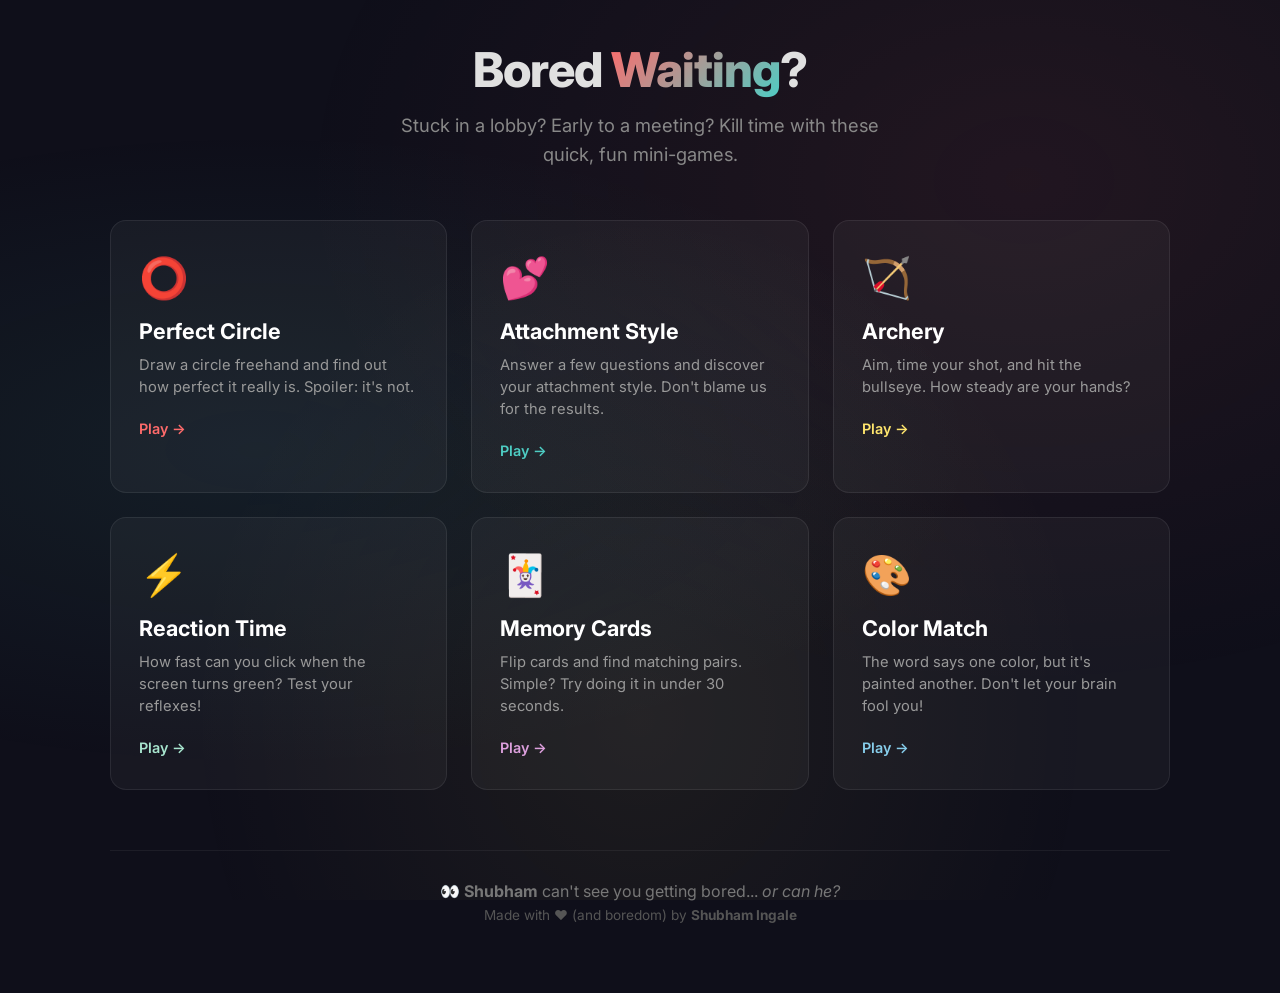
==== index.html @ c448c11f "feat: Build complete Bored Waiting mini-games website Static site with 6 interactive mini-games for " ====
<!DOCTYPE html>
<html lang="en">
<head>
    <meta charset="UTF-8">
    <meta name="viewport" content="width=device-width, initial-scale=1.0">
    <title>Bored Waiting? | Kill Time with Fun Mini-Games</title>
    <link rel="stylesheet" href="css/styles.css">
    <link href="https://fonts.googleapis.com/css2?family=Inter:wght@400;600;700;800&display=swap" rel="stylesheet">
</head>
<body>
    <div class="container">
        <header>
            <h1 class="logo">Bored <span class="highlight">Waiting</span>?</h1>
            <p class="tagline">Stuck in a lobby? Early to a meeting? Kill time with these quick, fun mini-games.</p>
        </header>

        <div class="games-grid">
            <a href="games/perfect-circle.html" class="game-card" style="--accent: #FF6B6B;">
                <div class="game-icon">⭕</div>
                <h2>Perfect Circle</h2>
                <p>Draw a circle freehand and find out how perfect it really is. Spoiler: it's not.</p>
                <span class="play-btn">Play →</span>
            </a>

            <a href="games/attachment-style.html" class="game-card" style="--accent: #4ECDC4;">
                <div class="game-icon">💕</div>
                <h2>Attachment Style</h2>
                <p>Answer a few questions and discover your attachment style. Don't blame us for the results.</p>
                <span class="play-btn">Play →</span>
            </a>

            <a href="games/archery.html" class="game-card" style="--accent: #FFE66D;">
                <div class="game-icon">🏹</div>
                <h2>Archery</h2>
                <p>Aim, time your shot, and hit the bullseye. How steady are your hands?</p>
                <span class="play-btn">Play →</span>
            </a>

            <a href="games/reaction-time.html" class="game-card" style="--accent: #A8E6CF;">
                <div class="game-icon">⚡</div>
                <h2>Reaction Time</h2>
                <p>How fast can you click when the screen turns green? Test your reflexes!</p>
                <span class="play-btn">Play →</span>
            </a>

            <a href="games/memory-cards.html" class="game-card" style="--accent: #DDA0DD;">
                <div class="game-icon">🃏</div>
                <h2>Memory Cards</h2>
                <p>Flip cards and find matching pairs. Simple? Try doing it in under 30 seconds.</p>
                <span class="play-btn">Play →</span>
            </a>

            <a href="games/color-match.html" class="game-card" style="--accent: #87CEEB;">
                <div class="game-icon">🎨</div>
                <h2>Color Match</h2>
                <p>The word says one color, but it's painted another. Don't let your brain fool you!</p>
                <span class="play-btn">Play →</span>
            </a>
        </div>

        <footer>
            <p class="footer-text">
                👀 <strong>Shubham</strong> can't see you getting bored... <em>or can he?</em>
            </p>
            <p class="footer-sub">Made with ❤️ (and boredom) by <strong>Shubham Ingale</strong></p>
        </footer>
    </div>
</body>
</html>
---- css/styles.css ----
/* ===== Reset & Base ===== */
* {
    margin: 0;
    padding: 0;
    box-sizing: border-box;
}

body {
    font-family: 'Inter', -apple-system, BlinkMacSystemFont, sans-serif;
    background: #0f0f1a;
    color: #e0e0e0;
    min-height: 100vh;
    overflow-x: hidden;
}

body::before {
    content: '';
    position: fixed;
    top: 0;
    left: 0;
    width: 100%;
    height: 100%;
    background:
        radial-gradient(ellipse at 20% 50%, rgba(78, 205, 196, 0.08) 0%, transparent 50%),
        radial-gradient(ellipse at 80% 20%, rgba(255, 107, 107, 0.08) 0%, transparent 50%),
        radial-gradient(ellipse at 50% 80%, rgba(255, 230, 109, 0.06) 0%, transparent 50%);
    pointer-events: none;
    z-index: 0;
}

.container {
    position: relative;
    z-index: 1;
    max-width: 1100px;
    margin: 0 auto;
    padding: 40px 20px;
}

/* ===== Header ===== */
header {
    text-align: center;
    margin-bottom: 50px;
}

.logo {
    font-size: 3rem;
    font-weight: 800;
    letter-spacing: -1px;
    margin-bottom: 12px;
}

.highlight {
    background: linear-gradient(135deg, #FF6B6B, #4ECDC4);
    -webkit-background-clip: text;
    -webkit-text-fill-color: transparent;
    background-clip: text;
}

.tagline {
    font-size: 1.15rem;
    color: #888;
    max-width: 500px;
    margin: 0 auto;
    line-height: 1.6;
}

/* ===== Game Cards Grid ===== */
.games-grid {
    display: grid;
    grid-template-columns: repeat(auto-fill, minmax(300px, 1fr));
    gap: 24px;
    margin-bottom: 60px;
}

.game-card {
    background: rgba(255, 255, 255, 0.04);
    border: 1px solid rgba(255, 255, 255, 0.08);
    border-radius: 16px;
    padding: 32px 28px;
    text-decoration: none;
    color: inherit;
    transition: all 0.3s ease;
    position: relative;
    overflow: hidden;
}

.game-card::before {
    content: '';
    position: absolute;
    top: 0;
    left: 0;
    right: 0;
    height: 3px;
    background: var(--accent);
    opacity: 0;
    transition: opacity 0.3s ease;
}

.game-card:hover {
    background: rgba(255, 255, 255, 0.07);
    border-color: rgba(255, 255, 255, 0.15);
    transform: translateY(-4px);
    box-shadow: 0 12px 40px rgba(0, 0, 0, 0.3);
}

.game-card:hover::before {
    opacity: 1;
}

.game-icon {
    font-size: 2.5rem;
    margin-bottom: 16px;
}

.game-card h2 {
    font-size: 1.35rem;
    font-weight: 700;
    margin-bottom: 10px;
    color: #fff;
}

.game-card p {
    font-size: 0.92rem;
    color: #999;
    line-height: 1.5;
    margin-bottom: 20px;
}

.play-btn {
    font-size: 0.9rem;
    font-weight: 600;
    color: var(--accent);
    transition: letter-spacing 0.2s ease;
}

.game-card:hover .play-btn {
    letter-spacing: 2px;
}

/* ===== Footer ===== */
footer {
    text-align: center;
    padding: 30px 0;
    border-top: 1px solid rgba(255, 255, 255, 0.06);
}

.footer-text {
    font-size: 1rem;
    color: #777;
    margin-bottom: 6px;
}

.footer-sub {
    font-size: 0.85rem;
    color: #555;
}

/* ===== Game Page Layout ===== */
.game-page {
    min-height: 100vh;
    display: flex;
    flex-direction: column;
}

.game-header {
    display: flex;
    align-items: center;
    justify-content: space-between;
    padding: 20px 30px;
    border-bottom: 1px solid rgba(255, 255, 255, 0.06);
}

.back-link {
    text-decoration: none;
    color: #888;
    font-size: 0.95rem;
    font-weight: 600;
    transition: color 0.2s;
}

.back-link:hover {
    color: #fff;
}

.game-title {
    font-size: 1.3rem;
    font-weight: 700;
    color: #fff;
}

.game-content {
    flex: 1;
    display: flex;
    flex-direction: column;
    align-items: center;
    justify-content: center;
    padding: 30px;
}

/* ===== Shared UI Components ===== */
.btn {
    display: inline-block;
    padding: 12px 32px;
    border: none;
    border-radius: 10px;
    font-family: inherit;
    font-size: 1rem;
    font-weight: 600;
    cursor: pointer;
    transition: all 0.2s ease;
    color: #0f0f1a;
}

.btn:hover {
    transform: translateY(-2px);
    box-shadow: 0 6px 20px rgba(0, 0, 0, 0.3);
}

.btn-primary {
    background: linear-gradient(135deg, #FF6B6B, #ee5a24);
}

.btn-secondary {
    background: rgba(255, 255, 255, 0.1);
    color: #e0e0e0;
    border: 1px solid rgba(255, 255, 255, 0.15);
}

.btn-secondary:hover {
    background: rgba(255, 255, 255, 0.15);
}

.score-display {
    font-size: 4rem;
    font-weight: 800;
    text-align: center;
    margin: 20px 0;
}

.score-label {
    font-size: 1rem;
    color: #888;
    text-align: center;
    margin-bottom: 10px;
}

.instructions {
    color: #777;
    font-size: 0.95rem;
    text-align: center;
    max-width: 400px;
    line-height: 1.6;
    margin-bottom: 30px;
}

/* ===== Responsive ===== */
@media (max-width: 768px) {
    .logo {
        font-size: 2.2rem;
    }

    .tagline {
        font-size: 1rem;
    }

    .games-grid {
        grid-template-columns: 1fr;
        gap: 16px;
    }

    .game-header {
        padding: 16px 20px;
    }

    .game-content {
        padding: 20px;
    }
}
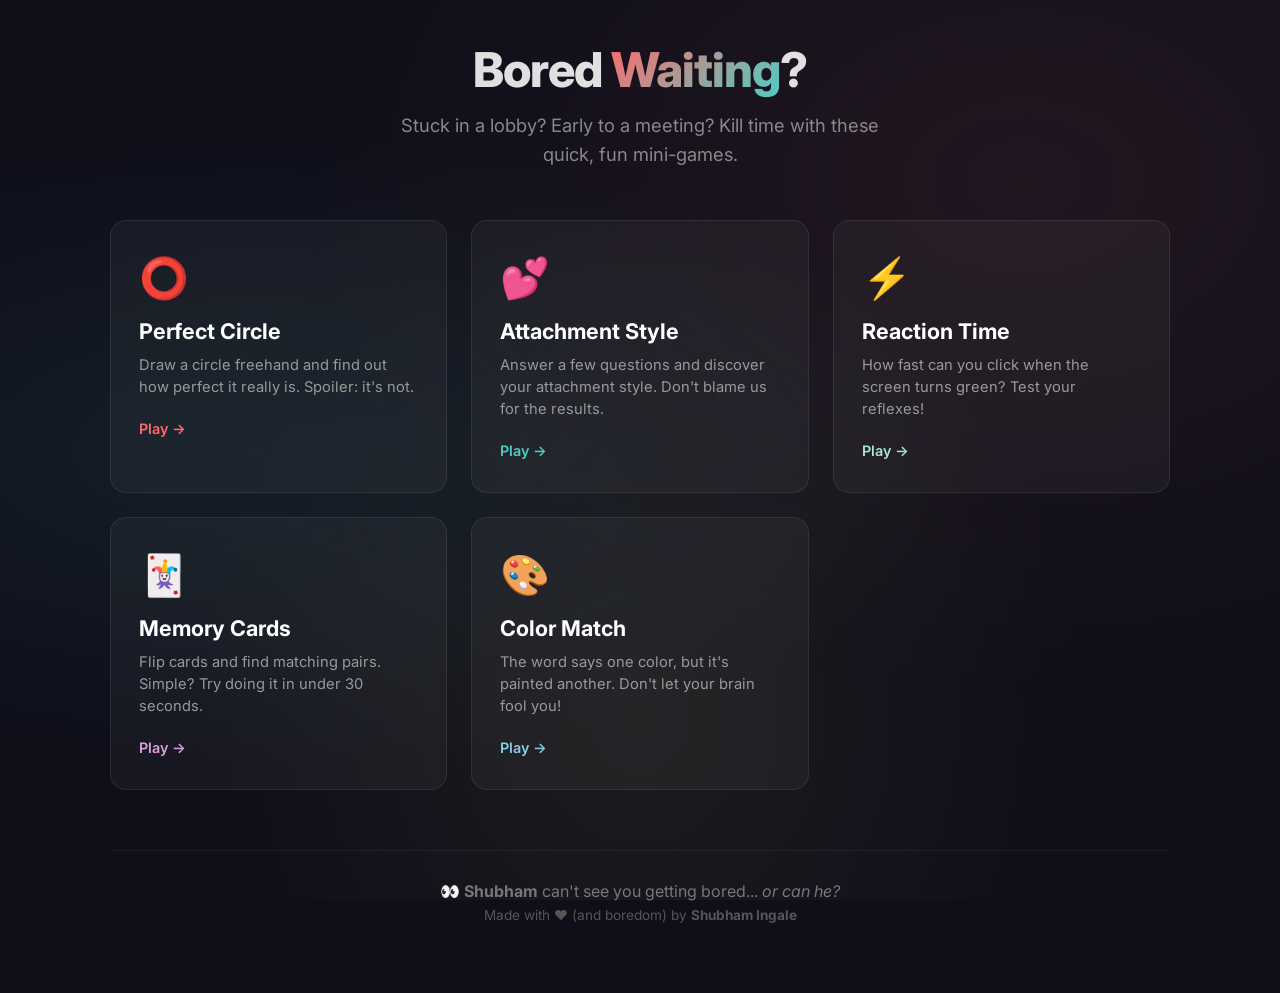
==== commit 12e0a2d9: "Remove archery game from the site" ====
--- a/index.html
+++ b/index.html
@@ -26,13 +26,6 @@
                 <div class="game-icon">💕</div>
                 <h2>Attachment Style</h2>
                 <p>Answer a few questions and discover your attachment style. Don't blame us for the results.</p>
-                <span class="play-btn">Play →</span>
-            </a>
-
-            <a href="games/archery.html" class="game-card" style="--accent: #FFE66D;">
-                <div class="game-icon">🏹</div>
-                <h2>Archery</h2>
-                <p>Aim, time your shot, and hit the bullseye. How steady are your hands?</p>
                 <span class="play-btn">Play →</span>
             </a>
 
